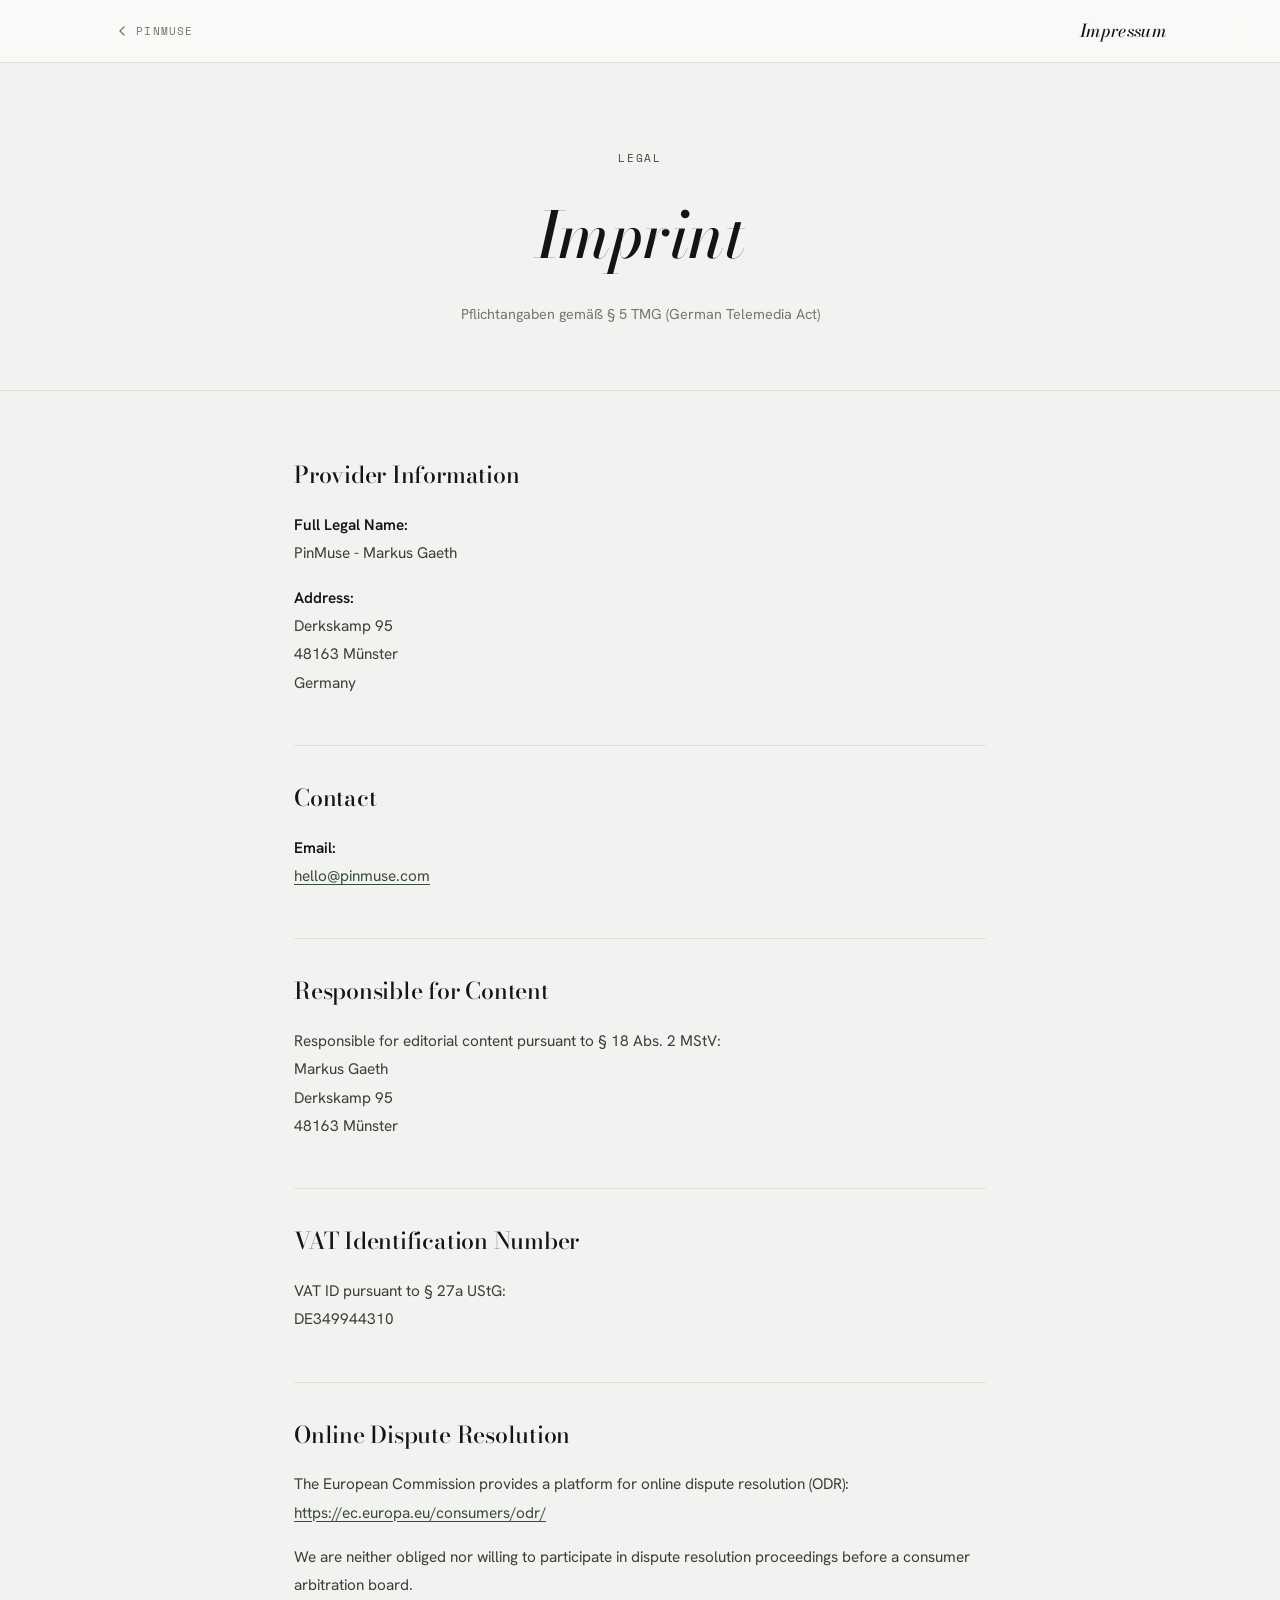
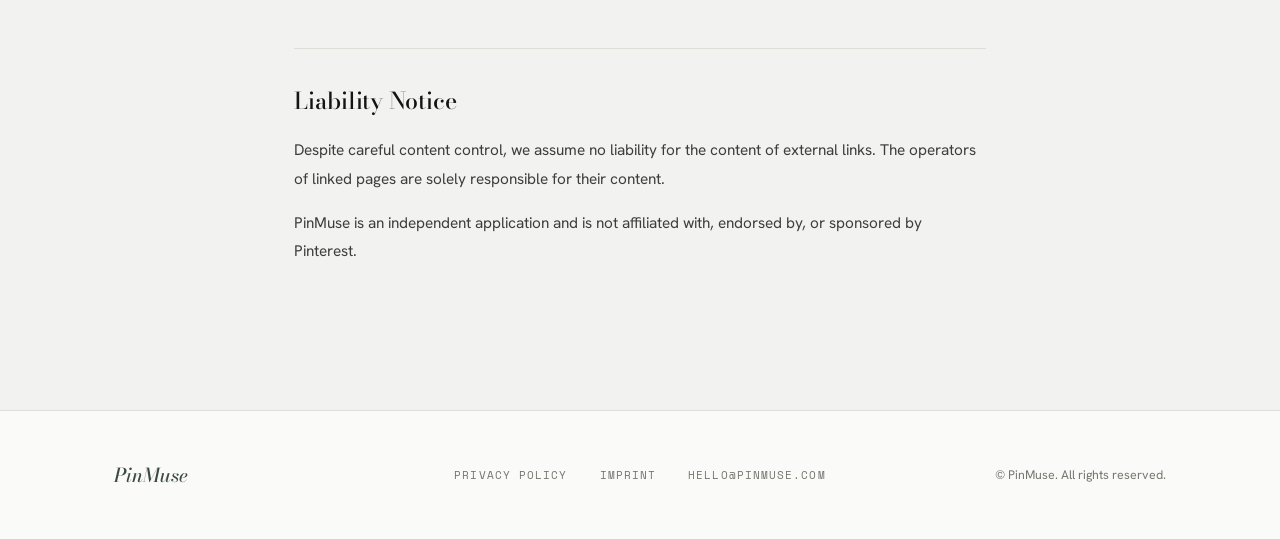
==== imprint/index.html @ 8e8046cc "adapted design" ====
<!DOCTYPE html>
<html lang="de">
<head>
  <meta charset="UTF-8" />
  <meta name="viewport" content="width=device-width, initial-scale=1.0" />

  <!-- Primary SEO -->
  <title>Imprint / Impressum — PinMuse</title>
  <meta name="description" content="PinMuse Impressum — legal notice and provider identification as required by German law." />
  <meta name="robots" content="index, follow" />
  <link rel="canonical" href="https://pinmuse.com/imprint" />

  <!-- Open Graph -->
  <meta property="og:type"  content="website" />
  <meta property="og:url"   content="https://pinmuse.com/imprint" />
  <meta property="og:title" content="Imprint / Impressum — PinMuse" />

  <!-- Favicon -->
  <link rel="icon"             type="image/svg+xml" href="/assets/pinmuse-logo.svg" />
  <link rel="apple-touch-icon" href="/assets/pinmuse-logo.svg" />

  <link rel="stylesheet" href="../styles.css" />
</head>
<body>

  <!-- Navigation -->
  <header>
    <nav class="page-nav" aria-label="Page navigation">
      <div class="nav-inner">
        <a href="/" class="back-link" aria-label="Back to PinMuse homepage">
          <svg width="16" height="16" viewBox="0 0 24 24" fill="none" stroke="currentColor" stroke-width="2" stroke-linecap="round" stroke-linejoin="round" aria-hidden="true">
            <polyline points="15 18 9 12 15 6"/>
          </svg>
          PinMuse
        </a>
        <span class="nav-brand-name" style="font-family:var(--font-display);font-size:1.1rem;font-weight:500;color:var(--clr-text-secondary);">
          Impressum
        </span>
      </div>
    </nav>
  </header>

  <main>

    <!-- Page Hero -->
    <div class="page-hero">
      <p class="page-hero-eyebrow">Legal</p>
      <h1 class="page-hero-title">Imprint</h1>
      <p class="page-hero-subtitle">Pflichtangaben gemäß § 5 TMG (German Telemedia Act)</p>
    </div>

    <!-- Content -->
    <article class="page-content" aria-label="Imprint content">

      <h2>Provider Information</h2>

      <p>
        <strong>Full Legal Name:</strong><br />
        PinMuse - Markus Gaeth
      </p>

      <p>
        <strong>Address:</strong><br />
        Derkskamp 95<br />
        48163 Münster<br />
        Germany
      </p>


      <h2>Contact</h2>

      <p>
        <strong>Email:</strong><br />
        <a href="#" class="email-rtl" aria-label="Email PinMuse">moc.esumnip@olleh</a>
      </p>


      <h2>Responsible for Content</h2>

      <p>
        Responsible for editorial content pursuant to § 18 Abs. 2 MStV:<br />
        Markus Gaeth<br />
        Derkskamp 95<br />
        48163 Münster
      </p>


      <h2>VAT Identification Number</h2>

      <p>
        VAT ID pursuant to § 27a UStG:<br />
        DE349944310
      </p>

      <h2>Online Dispute Resolution</h2>

      <p>
        The European Commission provides a platform for online dispute resolution (ODR):
        <a href="https://ec.europa.eu/consumers/odr/" rel="noopener noreferrer" target="_blank">
          https://ec.europa.eu/consumers/odr/
        </a>
      </p>

      <p>
        We are neither obliged nor willing to participate in dispute resolution proceedings
        before a consumer arbitration board.
      </p>


      <h2>Liability Notice</h2>

      <p>
        Despite careful content control, we assume no liability for the content of
        external links. The operators of linked pages are solely responsible for their
        content.
      </p>

      <p>
        PinMuse is an independent application and is not affiliated with, endorsed by,
        or sponsored by Pinterest.
      </p>

    </article>

  </main>

  <!-- Footer -->
  <footer class="footer">
    <div class="footer-inner">
      <a href="/" class="footer-brand-name">PinMuse</a>
      <nav class="footer-links" aria-label="Footer navigation">
        <a href="/privacy-policy">Privacy Policy</a>
        <a href="/imprint">Imprint</a>
        <a href="#" class="email-rtl" aria-label="Email PinMuse">moc.esumnip@olleh</a>
      </nav>
      <p class="footer-copy">© PinMuse. All rights reserved.</p>
    </div>
  </footer>

  <script>
    document.querySelectorAll('a.email-rtl').forEach(function(a) {
      var email = a.textContent.trim().split('').reverse().join('');
      a.href = 'mailto:' + email;
      a.textContent = email;
      a.style.direction = 'ltr';
      a.style.unicodeBidi = 'normal';
    });
  </script>

</body>
</html>
---- styles.css ----
/* ============================================================
   PinMuse — styles.css
   Design matches the PinMuse iOS app (tokens.ts)
   ============================================================ */

/* ------------------------------------------------------------
   0. Fonts
   ------------------------------------------------------------ */
@import url('https://fonts.googleapis.com/css2?family=Bodoni+Moda:ital,opsz,wght@0,6..96,500;1,6..96,500&family=Hanken+Grotesk:wght@400;500;600;700&family=Space+Mono:wght@400;700&display=swap');


/* ------------------------------------------------------------
   1. Design Tokens (mirroring app tokens.ts)
   ------------------------------------------------------------ */
:root {
  /* Neutrals */
  --clr-canvas:   #F2F2F0;
  --clr-paper:    #FAFAF8;
  --clr-paper2:   #ECEDE8;
  --clr-ink:      #141414;
  --clr-ink2:     #3B3E39;
  --clr-ink3:     #74776F;
  --clr-line:     #DEDFD8;
  --clr-line2:    #E8E8E2;
  --clr-mist:     #E0E2DC;

  /* Primary — Forest / Sage */
  --clr-forest:      #3A4A3F;
  --clr-forest-deep: #2A352D;
  --clr-sage:        #A8AFA4;
  --clr-sage2:       #C5C9C0;

  /* Secondary — Clay / Blush */
  --clr-clay:   #B5917B;
  --clr-blush:  #D9C5BC;
  --clr-blush2: #EADFD8;

  /* Gradient (forest) */
  --grad:      linear-gradient(150deg, #46564a 0%, #2f3c33 100%);
  --grad-soft: linear-gradient(150deg, #E0E2DC 0%, #ECEDE8 100%);

  /* Shadows */
  --shadow-sm:   0 2px 12px rgba(20, 20, 20, 0.06);
  --shadow-md:   0 6px 28px rgba(20, 20, 20, 0.08);
  --shadow-card: 0 4px 24px rgba(42, 53, 45, 0.10);

  /* Typography */
  --font-display: 'Bodoni Moda', Georgia, 'Times New Roman', serif;
  --font-body:    'Hanken Grotesk', -apple-system, BlinkMacSystemFont, 'Helvetica Neue', sans-serif;
  --font-mono:    'Space Mono', 'Courier New', monospace;

  /* Radius */
  --radius-xs:   6px;
  --radius-sm:   12px;
  --radius-md:   18px;
  --radius-lg:   24px;
  --radius-xl:   36px;
  --radius-full: 100px;

  /* Layout */
  --max-w:    1100px;
  --ease:     cubic-bezier(0.25, 0.46, 0.45, 0.94);
  --ease-out: cubic-bezier(0.16, 1, 0.3, 1);
  --t:        0.25s var(--ease);
}


/* ------------------------------------------------------------
   2. Reset & Base
   ------------------------------------------------------------ */
*, *::before, *::after {
  box-sizing: border-box;
  margin: 0;
  padding: 0;
}

html {
  scroll-behavior: smooth;
  -webkit-text-size-adjust: 100%;
}

body {
  background-color: var(--clr-canvas);
  color: var(--clr-ink);
  font-family: var(--font-body);
  font-size: 16px;
  line-height: 1.7;
  -webkit-font-smoothing: antialiased;
  -moz-osx-font-smoothing: grayscale;
}

img, svg { display: block; max-width: 100%; height: auto; }
a { color: inherit; text-decoration: none; }
ul, ol { list-style: none; }
button { cursor: pointer; font-family: inherit; }


/* ------------------------------------------------------------
   3. Utility
   ------------------------------------------------------------ */
.container {
  max-width: var(--max-w);
  margin: 0 auto;
  padding: 0 1.5rem;
}

.section-eyebrow {
  display: inline-flex;
  align-items: center;
  gap: 0.4rem;
  font-family: var(--font-mono);
  font-size: 0.68rem;
  font-weight: 400;
  letter-spacing: 0.22em;
  text-transform: uppercase;
  color: var(--clr-forest);
  margin-bottom: 0.85rem;
}

.section-title {
  font-family: var(--font-display);
  font-size: clamp(2rem, 4vw, 3rem);
  font-weight: 500;
  line-height: 1.08;
  color: var(--clr-ink);
  letter-spacing: -0.01em;
}

.section-header {
  text-align: center;
  margin-bottom: 3.5rem;
}


/* ------------------------------------------------------------
   4. Navigation
   ------------------------------------------------------------ */
.nav {
  position: sticky;
  top: 0;
  z-index: 200;
  background: rgba(250, 250, 248, 0.92);
  backdrop-filter: blur(16px);
  -webkit-backdrop-filter: blur(16px);
  border-bottom: 1px solid var(--clr-line);
}

.nav-inner {
  max-width: var(--max-w);
  margin: 0 auto;
  padding: 1rem 1.5rem;
  display: flex;
  align-items: center;
  justify-content: space-between;
  gap: 2rem;
}

.nav-brand {
  display: flex;
  align-items: center;
  gap: 0.65rem;
}

.nav-brand-logo {
  width: 32px;
  height: 32px;
  border-radius: 9px;
}

.nav-brand-name {
  font-family: var(--font-display);
  font-size: 1.35rem;
  font-weight: 500;
  font-style: italic;
  letter-spacing: 0.02em;
  color: var(--clr-forest);
}

.nav-links {
  display: flex;
  align-items: center;
  gap: 2.5rem;
}

.nav-links a {
  font-family: var(--font-mono);
  font-size: 0.72rem;
  font-weight: 400;
  letter-spacing: 0.12em;
  text-transform: uppercase;
  color: var(--clr-ink3);
  transition: color var(--t);
}

.nav-links a:hover { color: var(--clr-forest); }

@media (max-width: 640px) {
  .nav-links { display: none; }
}


/* ------------------------------------------------------------
   5. Buttons
   ------------------------------------------------------------ */
.btn {
  display: inline-flex;
  align-items: center;
  justify-content: center;
  gap: 0.5rem;
  padding: 0.85rem 2.2rem;
  border-radius: var(--radius-full);
  font-family: var(--font-mono);
  font-size: 0.75rem;
  font-weight: 700;
  letter-spacing: 0.12em;
  text-transform: uppercase;
  border: 1.5px solid transparent;
  transition: all var(--t);
  white-space: nowrap;
  user-select: none;
  cursor: pointer;
}

.btn-primary {
  background: var(--grad);
  color: var(--clr-paper);
  box-shadow: var(--shadow-card);
}

.btn-primary:hover {
  transform: translateY(-2px);
  box-shadow: 0 14px 36px rgba(42, 53, 45, 0.22);
  filter: brightness(1.08);
}

.btn-outline {
  background: transparent;
  color: var(--clr-forest);
  border-color: var(--clr-line);
}

.btn-outline:hover {
  background: var(--clr-mist);
  border-color: var(--clr-sage);
}


/* ------------------------------------------------------------
   6. Hero
   ------------------------------------------------------------ */
.hero {
  padding: 7rem 1.5rem 6rem;
  text-align: center;
  position: relative;
  overflow: hidden;
  display: flex;
  flex-direction: column;
  align-items: center;
  background-color: var(--clr-canvas);
}

/* Subtle texture — faint sage tint at top */
.hero::before {
  content: '';
  position: absolute;
  inset: 0;
  background: radial-gradient(ellipse 70% 50% at 50% 0%, rgba(168, 175, 164, 0.15) 0%, transparent 70%);
  pointer-events: none;
}

.hero::after {
  content: '';
  position: absolute;
  top: -80px;
  right: -120px;
  width: 420px;
  height: 420px;
  border-radius: 50%;
  background: radial-gradient(circle, rgba(58, 74, 63, 0.05) 0%, transparent 65%);
  pointer-events: none;
}

.hero-blob-left {
  position: absolute;
  bottom: -60px;
  left: -100px;
  width: 320px;
  height: 320px;
  border-radius: 50%;
  background: radial-gradient(circle, rgba(181, 145, 123, 0.07) 0%, transparent 65%);
  pointer-events: none;
}

.hero-logo-wrap {
  display: inline-block;
  margin-bottom: 2rem;
  position: relative;
  z-index: 1;
}

.hero-logo {
  width: 92px;
  height: 92px;
  border-radius: 24px;
  box-shadow:
    0 0 0 6px var(--clr-mist),
    var(--shadow-card);
  transition: transform 0.3s var(--ease-out);
}

.hero-logo:hover { transform: scale(1.05) rotate(-2deg); }

.hero-eyebrow {
  display: inline-flex;
  align-items: center;
  gap: 0.5rem;
  background: var(--clr-paper);
  border: 1px solid var(--clr-line);
  border-radius: var(--radius-full);
  padding: 0.35rem 1rem;
  font-family: var(--font-mono);
  font-size: 0.65rem;
  font-weight: 400;
  letter-spacing: 0.16em;
  text-transform: uppercase;
  color: var(--clr-forest);
  margin-bottom: 1.5rem;
  position: relative;
  z-index: 1;
}

.hero-eyebrow::before {
  content: '';
  display: inline-block;
  width: 6px;
  height: 6px;
  border-radius: 50%;
  background: var(--clr-forest);
  flex-shrink: 0;
}

.hero-title {
  font-family: var(--font-display);
  font-size: clamp(4.5rem, 13vw, 9rem);
  font-weight: 500;
  line-height: 0.95;
  letter-spacing: -0.03em;
  font-style: italic;
  color: var(--clr-forest);
  margin-bottom: 1.2rem;
  position: relative;
  z-index: 1;
}

.hero-tagline {
  font-family: var(--font-mono);
  font-size: clamp(0.65rem, 1.8vw, 0.8rem);
  font-weight: 400;
  letter-spacing: 0.28em;
  text-transform: uppercase;
  color: var(--clr-ink3);
  margin-bottom: 2rem;
  position: relative;
  z-index: 1;
}

.hero-description {
  font-size: 1.05rem;
  color: var(--clr-ink2);
  max-width: 480px;
  margin: 0 auto 3rem;
  line-height: 1.85;
  position: relative;
  z-index: 1;
}

.hero-cta {
  display: flex;
  align-items: center;
  justify-content: center;
  gap: 1rem;
  flex-wrap: wrap;
  position: relative;
  z-index: 1;
}

.hero-badge {
  display: flex;
  align-items: center;
  justify-content: center;
  gap: 0.5rem;
  font-family: var(--font-mono);
  font-size: 0.65rem;
  font-weight: 400;
  color: var(--clr-ink3);
  letter-spacing: 0.1em;
  text-transform: uppercase;
  margin-top: 2.5rem;
  position: relative;
  z-index: 1;
}

.hero-badge-dot {
  display: inline-block;
  width: 4px;
  height: 4px;
  border-radius: 50%;
  background: var(--clr-sage);
  flex-shrink: 0;
}


/* ------------------------------------------------------------
   7. Features
   ------------------------------------------------------------ */
.features {
  padding: 6rem 0;
  background: var(--clr-paper);
  border-top: 1px solid var(--clr-line);
  border-bottom: 1px solid var(--clr-line);
}

.features-grid {
  display: grid;
  grid-template-columns: repeat(2, 1fr);
  gap: 1.25rem;
}

@media (max-width: 700px) {
  .features-grid { grid-template-columns: 1fr; }
}

.feature-card {
  background: var(--clr-canvas);
  border-radius: var(--radius-lg);
  padding: 2.5rem 2rem;
  border: 1px solid var(--clr-line);
  transition: all var(--t);
  box-shadow: var(--shadow-sm);
  position: relative;
  overflow: hidden;
}

.feature-card::before {
  content: '';
  position: absolute;
  top: 0; left: 0; right: 0;
  height: 2px;
  background: var(--clr-forest);
  opacity: 0;
  transition: opacity var(--t);
}

.feature-card:hover {
  transform: translateY(-4px);
  box-shadow: var(--shadow-card);
  border-color: var(--clr-sage2);
}

.feature-card:hover::before { opacity: 1; }

.feature-icon {
  width: 48px;
  height: 48px;
  border-radius: var(--radius-sm);
  background: var(--clr-mist);
  display: flex;
  align-items: center;
  justify-content: center;
  margin-bottom: 1.5rem;
  color: var(--clr-forest);
  transition: all var(--t);
  flex-shrink: 0;
}

.feature-icon svg {
  width: 20px;
  height: 20px;
  transition: transform var(--t);
}

.feature-card:hover .feature-icon {
  background: var(--clr-forest);
  color: var(--clr-paper);
}

.feature-card:hover .feature-icon svg {
  transform: scale(1.08);
}

.feature-title {
  font-family: var(--font-display);
  font-size: 1.35rem;
  font-weight: 500;
  color: var(--clr-ink);
  margin-bottom: 0.65rem;
  letter-spacing: -0.01em;
  line-height: 1.2;
}

.feature-desc {
  font-size: 0.95rem;
  color: var(--clr-ink2);
  line-height: 1.75;
}


/* ------------------------------------------------------------
   8. How It Works
   ------------------------------------------------------------ */
.how-it-works {
  padding: 6rem 0;
  background: var(--clr-canvas);
}

.steps-grid {
  display: grid;
  grid-template-columns: repeat(4, 1fr);
  gap: 1.5rem;
  position: relative;
}

.steps-grid::before {
  content: '';
  position: absolute;
  top: 27px;
  left: calc(12.5% + 26px);
  right: calc(12.5% + 26px);
  height: 1px;
  background: var(--clr-line);
  border-radius: 2px;
}

@media (max-width: 860px) {
  .steps-grid {
    grid-template-columns: repeat(2, 1fr);
    gap: 2rem;
  }
  .steps-grid::before { display: none; }
}

@media (max-width: 500px) {
  .steps-grid { grid-template-columns: 1fr; }
}

.step {
  text-align: center;
  padding: 0.5rem;
}

.step-number {
  width: 54px;
  height: 54px;
  border-radius: 50%;
  background: var(--clr-paper);
  color: var(--clr-forest);
  font-family: var(--font-mono);
  font-size: 0.8rem;
  font-weight: 400;
  display: flex;
  align-items: center;
  justify-content: center;
  margin: 0 auto 1.25rem;
  border: 1.5px solid var(--clr-line);
  transition: all 0.3s var(--ease-out);
  position: relative;
  z-index: 1;
}

.step:hover .step-number {
  background: var(--clr-forest);
  color: var(--clr-paper);
  border-color: transparent;
  transform: scale(1.08);
  box-shadow: var(--shadow-card);
}

.step-title {
  font-family: var(--font-body);
  font-size: 0.9rem;
  font-weight: 500;
  color: var(--clr-ink2);
  line-height: 1.4;
}


/* ------------------------------------------------------------
   9. About — Forest Section
   ------------------------------------------------------------ */
.about {
  padding: 6rem 0;
  background: var(--clr-forest);
  position: relative;
  overflow: hidden;
}

.about::before {
  content: '';
  position: absolute;
  top: -100px;
  right: -100px;
  width: 400px;
  height: 400px;
  border-radius: 50%;
  background: rgba(255, 255, 255, 0.04);
  pointer-events: none;
}

.about::after {
  content: '';
  position: absolute;
  bottom: -80px;
  left: -80px;
  width: 300px;
  height: 300px;
  border-radius: 50%;
  background: rgba(255, 255, 255, 0.03);
  pointer-events: none;
}

.about-inner {
  max-width: 700px;
  margin: 0 auto;
  padding: 0 1.5rem;
  text-align: center;
  position: relative;
  z-index: 1;
}

.about .section-eyebrow {
  color: var(--clr-sage2);
}

.about-quote {
  font-family: var(--font-display);
  font-size: clamp(1.4rem, 3vw, 2.1rem);
  font-weight: 500;
  font-style: italic;
  color: var(--clr-paper);
  line-height: 1.55;
  opacity: 0.92;
}


/* ------------------------------------------------------------
   10. Disclaimer
   ------------------------------------------------------------ */
.disclaimer-section {
  padding: 2.5rem 0 5rem;
  background: var(--clr-canvas);
}

.disclaimer-box {
  background: var(--clr-paper);
  border: 1px solid var(--clr-line);
  border-radius: var(--radius-md);
  padding: 1.25rem 2rem;
  text-align: center;
}

.disclaimer-box p {
  font-size: 0.82rem;
  color: var(--clr-ink3);
  line-height: 1.7;
  max-width: 560px;
  margin: 0 auto;
}


/* ------------------------------------------------------------
   11. Footer
   ------------------------------------------------------------ */
.footer {
  padding: 3rem 0;
  border-top: 1px solid var(--clr-line);
  background: var(--clr-paper);
}

.footer-inner {
  max-width: var(--max-w);
  margin: 0 auto;
  padding: 0 1.5rem;
  display: grid;
  grid-template-columns: 1fr auto 1fr;
  align-items: center;
  gap: 1.5rem;
}

@media (max-width: 640px) {
  .footer-inner {
    grid-template-columns: 1fr;
    text-align: center;
    gap: 1.25rem;
  }
  .footer-links { justify-content: center; }
  .footer-copy  { text-align: center; }
}

.footer-brand-name {
  font-family: var(--font-display);
  font-size: 1.2rem;
  font-weight: 500;
  font-style: italic;
  color: var(--clr-forest);
}

.footer-links {
  display: flex;
  align-items: center;
  justify-content: center;
  gap: 2rem;
  flex-wrap: wrap;
}

.footer-links a {
  font-family: var(--font-mono);
  font-size: 0.68rem;
  font-weight: 400;
  letter-spacing: 0.1em;
  text-transform: uppercase;
  color: var(--clr-ink3);
  transition: color var(--t);
}

.footer-links a:hover { color: var(--clr-forest); }

.footer-copy {
  font-size: 0.78rem;
  color: var(--clr-ink3);
  text-align: right;
}


/* ------------------------------------------------------------
   12. Content Pages (Privacy Policy, Imprint)
   ------------------------------------------------------------ */
.page-nav {
  position: sticky;
  top: 0;
  z-index: 200;
  background: rgba(250, 250, 248, 0.92);
  backdrop-filter: blur(16px);
  -webkit-backdrop-filter: blur(16px);
  border-bottom: 1px solid var(--clr-line);
}

.page-nav .nav-inner {
  max-width: var(--max-w);
  margin: 0 auto;
  padding: 1rem 1.5rem;
  display: flex;
  align-items: center;
  gap: 1.5rem;
}

.back-link {
  font-family: var(--font-mono);
  font-size: 0.68rem;
  font-weight: 400;
  letter-spacing: 0.1em;
  text-transform: uppercase;
  color: var(--clr-ink3);
  display: flex;
  align-items: center;
  gap: 0.4rem;
  transition: color var(--t);
}

.back-link:hover { color: var(--clr-forest); }

.page-hero {
  padding: 5rem 1.5rem 4rem;
  text-align: center;
  background: var(--clr-canvas);
  border-bottom: 1px solid var(--clr-line);
}

.page-hero-eyebrow {
  display: inline-block;
  font-family: var(--font-mono);
  font-size: 0.68rem;
  font-weight: 400;
  letter-spacing: 0.18em;
  text-transform: uppercase;
  color: var(--clr-forest);
  margin-bottom: 0.85rem;
}

.page-hero-title {
  font-family: var(--font-display);
  font-size: clamp(2.4rem, 6vw, 4rem);
  font-weight: 500;
  font-style: italic;
  color: var(--clr-ink);
  margin-bottom: 0.75rem;
  letter-spacing: -0.02em;
}

.page-hero-subtitle {
  font-size: 0.9rem;
  color: var(--clr-ink3);
}

.page-content {
  max-width: 740px;
  margin: 0 auto;
  padding: 4rem 1.5rem 8rem;
}

.page-content h2 {
  font-family: var(--font-display);
  font-size: 1.45rem;
  font-weight: 500;
  color: var(--clr-ink);
  margin-top: 3rem;
  margin-bottom: 1rem;
  padding-top: 2rem;
  border-top: 1px solid var(--clr-line);
  letter-spacing: -0.01em;
}

.page-content h2:first-of-type {
  margin-top: 0;
  border-top: none;
  padding-top: 0;
}

.page-content p {
  font-size: 0.96rem;
  color: var(--clr-ink2);
  line-height: 1.85;
  margin-bottom: 1rem;
}

.page-content ul,
.page-content ol {
  padding-left: 1.5rem;
  margin-bottom: 1rem;
}

.page-content ul { list-style: disc; }
.page-content ol { list-style: decimal; }

.page-content li {
  font-size: 0.96rem;
  color: var(--clr-ink2);
  line-height: 1.85;
  margin-bottom: 0.35rem;
}

.page-content a {
  color: var(--clr-forest);
  text-decoration: underline;
  text-underline-offset: 3px;
  transition: color var(--t);
}

.page-content a:hover { color: var(--clr-forest-deep); }

.page-content strong {
  font-weight: 600;
  color: var(--clr-ink);
}

/* Warning box */
.warning-box {
  display: flex;
  gap: 1rem;
  background: #FFFBEB;
  border: 1px solid #FDE68A;
  border-radius: var(--radius-md);
  padding: 1.25rem 1.5rem;
  margin-bottom: 3rem;
}

.warning-box-icon {
  font-size: 1.3rem;
  flex-shrink: 0;
  line-height: 1.5;
}

.warning-box p {
  font-size: 0.88rem;
  color: #78350F;
  margin: 0;
  font-weight: 500;
  line-height: 1.6;
}

/* Placeholder highlight */
.placeholder-text {
  background: var(--clr-blush2);
  color: var(--clr-clay);
  padding: 0.1em 0.4em;
  border-radius: 4px;
  font-style: italic;
  font-size: 0.9em;
}

/* Contact card */
.contact-card {
  background: var(--clr-mist);
  border: 1px solid var(--clr-line);
  border-radius: var(--radius-md);
  padding: 1.5rem 2rem;
  margin-top: 1.5rem;
}

.contact-card p { margin: 0; }

.contact-card a {
  color: var(--clr-forest);
  font-weight: 600;
}

/* Email RTL obfuscation */
.email-rtl {
  direction: rtl;
  unicode-bidi: bidi-override;
  display: inline-block;
}
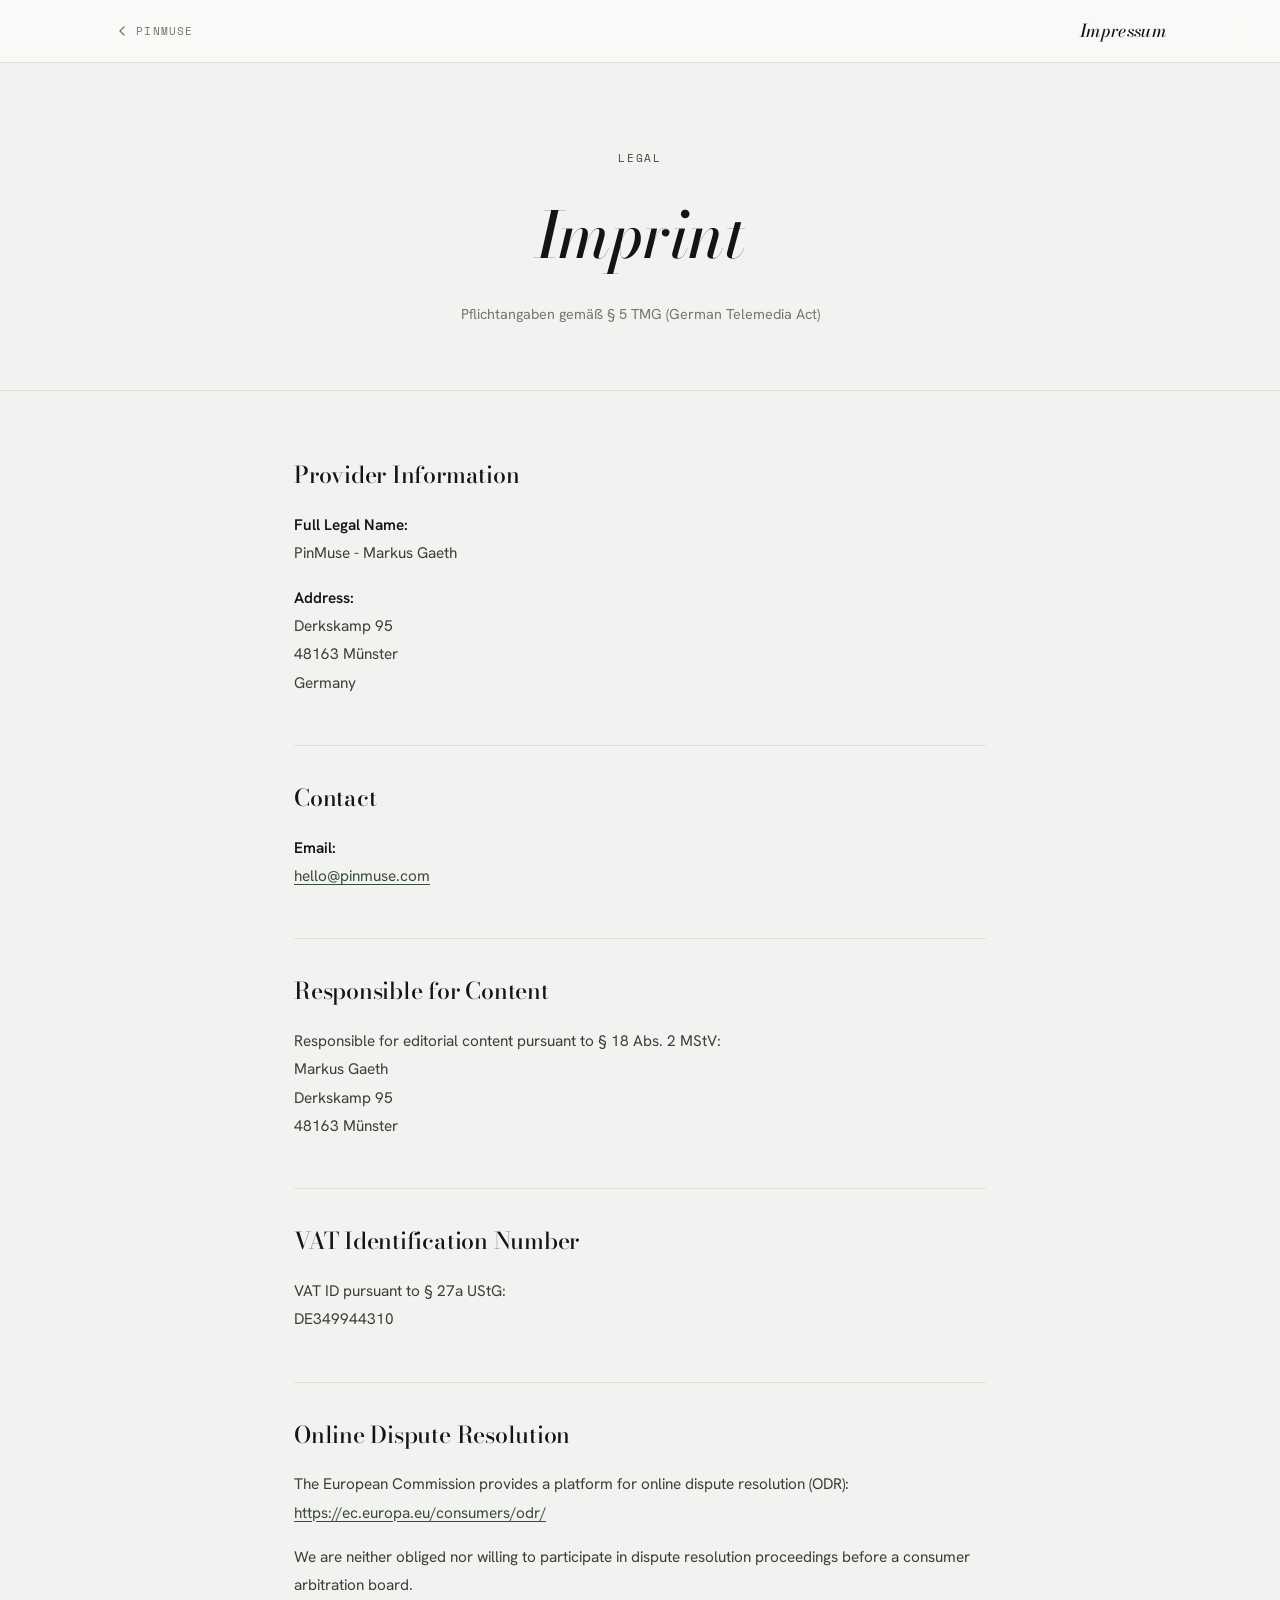
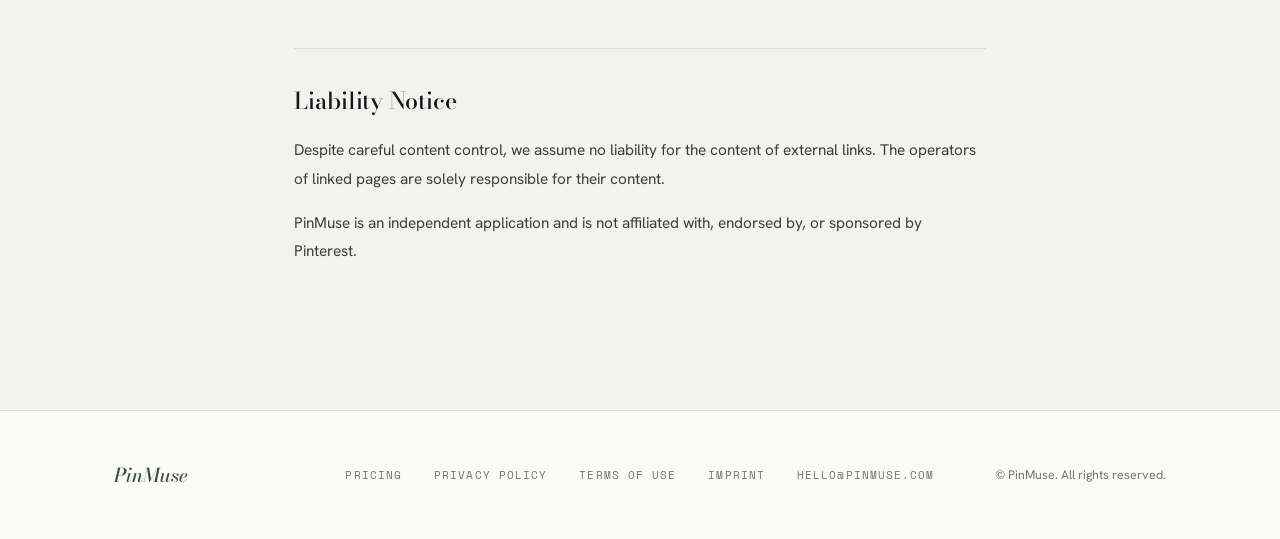
==== commit 4cf3a3d5: "Add pricing page, Terms of Use, and subscription details to Privacy Policy Adds a dedicated pricing " ====
--- a/imprint/index.html
+++ b/imprint/index.html
@@ -129,7 +129,9 @@
     <div class="footer-inner">
       <a href="/" class="footer-brand-name">PinMuse</a>
       <nav class="footer-links" aria-label="Footer navigation">
+        <a href="/pricing">Pricing</a>
         <a href="/privacy-policy">Privacy Policy</a>
+        <a href="/terms-of-use">Terms of Use</a>
         <a href="/imprint">Imprint</a>
         <a href="#" class="email-rtl" aria-label="Email PinMuse">moc.esumnip@olleh</a>
       </nav>
--- a/styles.css
+++ b/styles.css
@@ -919,3 +919,193 @@
   unicode-bidi: bidi-override;
   display: inline-block;
 }
+
+
+/* ------------------------------------------------------------
+   Pricing
+   ------------------------------------------------------------ */
+.pricing-section {
+  max-width: 940px;
+  margin: 0 auto;
+  padding: 4rem 1.5rem 2rem;
+}
+
+.pricing-grid {
+  display: grid;
+  grid-template-columns: repeat(2, 1fr);
+  gap: 1.5rem;
+  align-items: stretch;
+}
+
+@media (max-width: 700px) {
+  .pricing-grid { grid-template-columns: 1fr; }
+}
+
+.pricing-card {
+  display: flex;
+  flex-direction: column;
+  background: var(--clr-canvas);
+  border: 1px solid var(--clr-line);
+  border-radius: var(--radius-lg);
+  padding: 2.5rem 2.25rem;
+  box-shadow: var(--shadow-sm);
+  position: relative;
+}
+
+.pricing-card--premium {
+  background: var(--clr-paper);
+  border-color: var(--clr-forest);
+  box-shadow: var(--shadow-card);
+}
+
+.pricing-badge {
+  position: absolute;
+  top: -0.7rem;
+  left: 2.25rem;
+  background: var(--grad);
+  color: var(--clr-paper);
+  font-family: var(--font-mono);
+  font-size: 0.62rem;
+  font-weight: 700;
+  letter-spacing: 0.1em;
+  text-transform: uppercase;
+  padding: 0.35rem 0.85rem;
+  border-radius: var(--radius-full);
+  box-shadow: var(--shadow-sm);
+}
+
+.pricing-card-name {
+  display: block;
+  font-family: var(--font-mono);
+  font-size: 0.7rem;
+  font-weight: 700;
+  letter-spacing: 0.14em;
+  text-transform: uppercase;
+  color: var(--clr-ink3);
+  margin-bottom: 1.1rem;
+}
+
+.pricing-card--premium .pricing-card-name {
+  color: var(--clr-forest);
+}
+
+.pricing-price {
+  display: flex;
+  align-items: baseline;
+  gap: 0.4rem;
+}
+
+.pricing-price-amount {
+  font-family: var(--font-display);
+  font-size: clamp(2.4rem, 5vw, 3rem);
+  font-weight: 500;
+  font-style: italic;
+  color: var(--clr-ink);
+  letter-spacing: -0.02em;
+}
+
+.pricing-price-unit {
+  font-size: 0.95rem;
+  color: var(--clr-ink3);
+}
+
+.pricing-price-sub {
+  font-size: 0.85rem;
+  color: var(--clr-ink3);
+  margin-top: 0.35rem;
+  margin-bottom: 2rem;
+}
+
+.pricing-price-sub strong {
+  color: var(--clr-ink2);
+  font-weight: 600;
+}
+
+.pricing-feature-list {
+  list-style: none;
+  padding: 0;
+  margin: 0 0 2rem;
+  display: flex;
+  flex-direction: column;
+  gap: 0.85rem;
+  flex-grow: 1;
+}
+
+.pricing-feature-list li {
+  display: flex;
+  align-items: flex-start;
+  gap: 0.65rem;
+  font-size: 0.92rem;
+  color: var(--clr-ink2);
+  line-height: 1.5;
+}
+
+.pricing-check {
+  width: 18px;
+  height: 18px;
+  flex-shrink: 0;
+  margin-top: 0.15rem;
+  color: var(--clr-forest);
+}
+
+.pricing-cta {
+  width: 100%;
+}
+
+.pricing-footnote {
+  font-size: 0.82rem;
+  color: var(--clr-ink3);
+  text-align: center;
+  margin-top: 2.5rem;
+  line-height: 1.7;
+}
+
+.pricing-footnote a {
+  color: var(--clr-forest);
+  font-weight: 600;
+}
+
+.pricing-faq-section {
+  background: var(--clr-paper);
+  border-top: 1px solid var(--clr-line);
+}
+
+.pricing-faq {
+  max-width: 740px;
+  margin: 0 auto;
+  padding: 4rem 1.5rem 6rem;
+}
+
+.pricing-faq-title {
+  font-family: var(--font-display);
+  font-size: 1.6rem;
+  font-weight: 500;
+  color: var(--clr-ink);
+  margin-bottom: 2rem;
+  letter-spacing: -0.01em;
+}
+
+.faq-item {
+  padding: 1.5rem 0;
+  border-top: 1px solid var(--clr-line);
+}
+
+.faq-item:first-of-type {
+  border-top: none;
+  padding-top: 0;
+}
+
+.faq-item h3 {
+  font-family: var(--font-body);
+  font-size: 1rem;
+  font-weight: 600;
+  color: var(--clr-ink);
+  margin-bottom: 0.5rem;
+}
+
+.faq-item p {
+  font-size: 0.92rem;
+  color: var(--clr-ink2);
+  line-height: 1.75;
+  margin: 0;
+}
